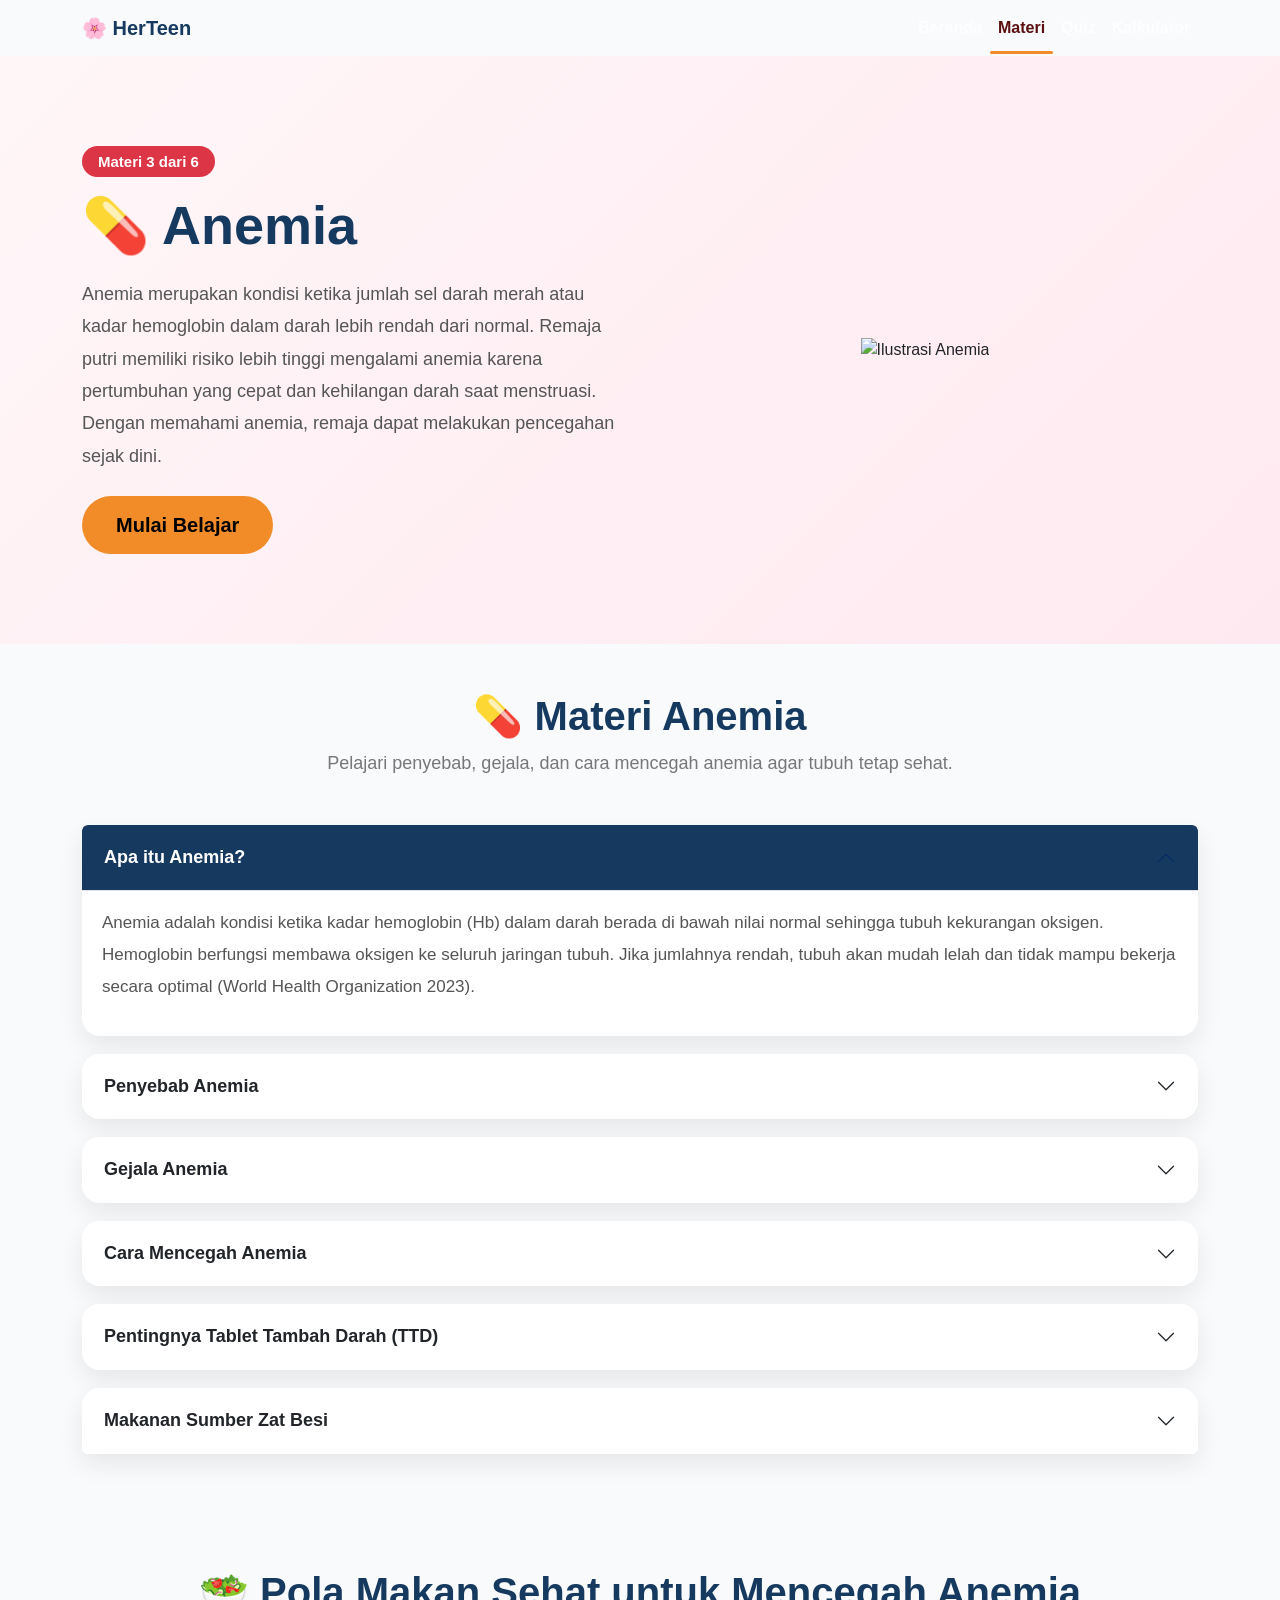
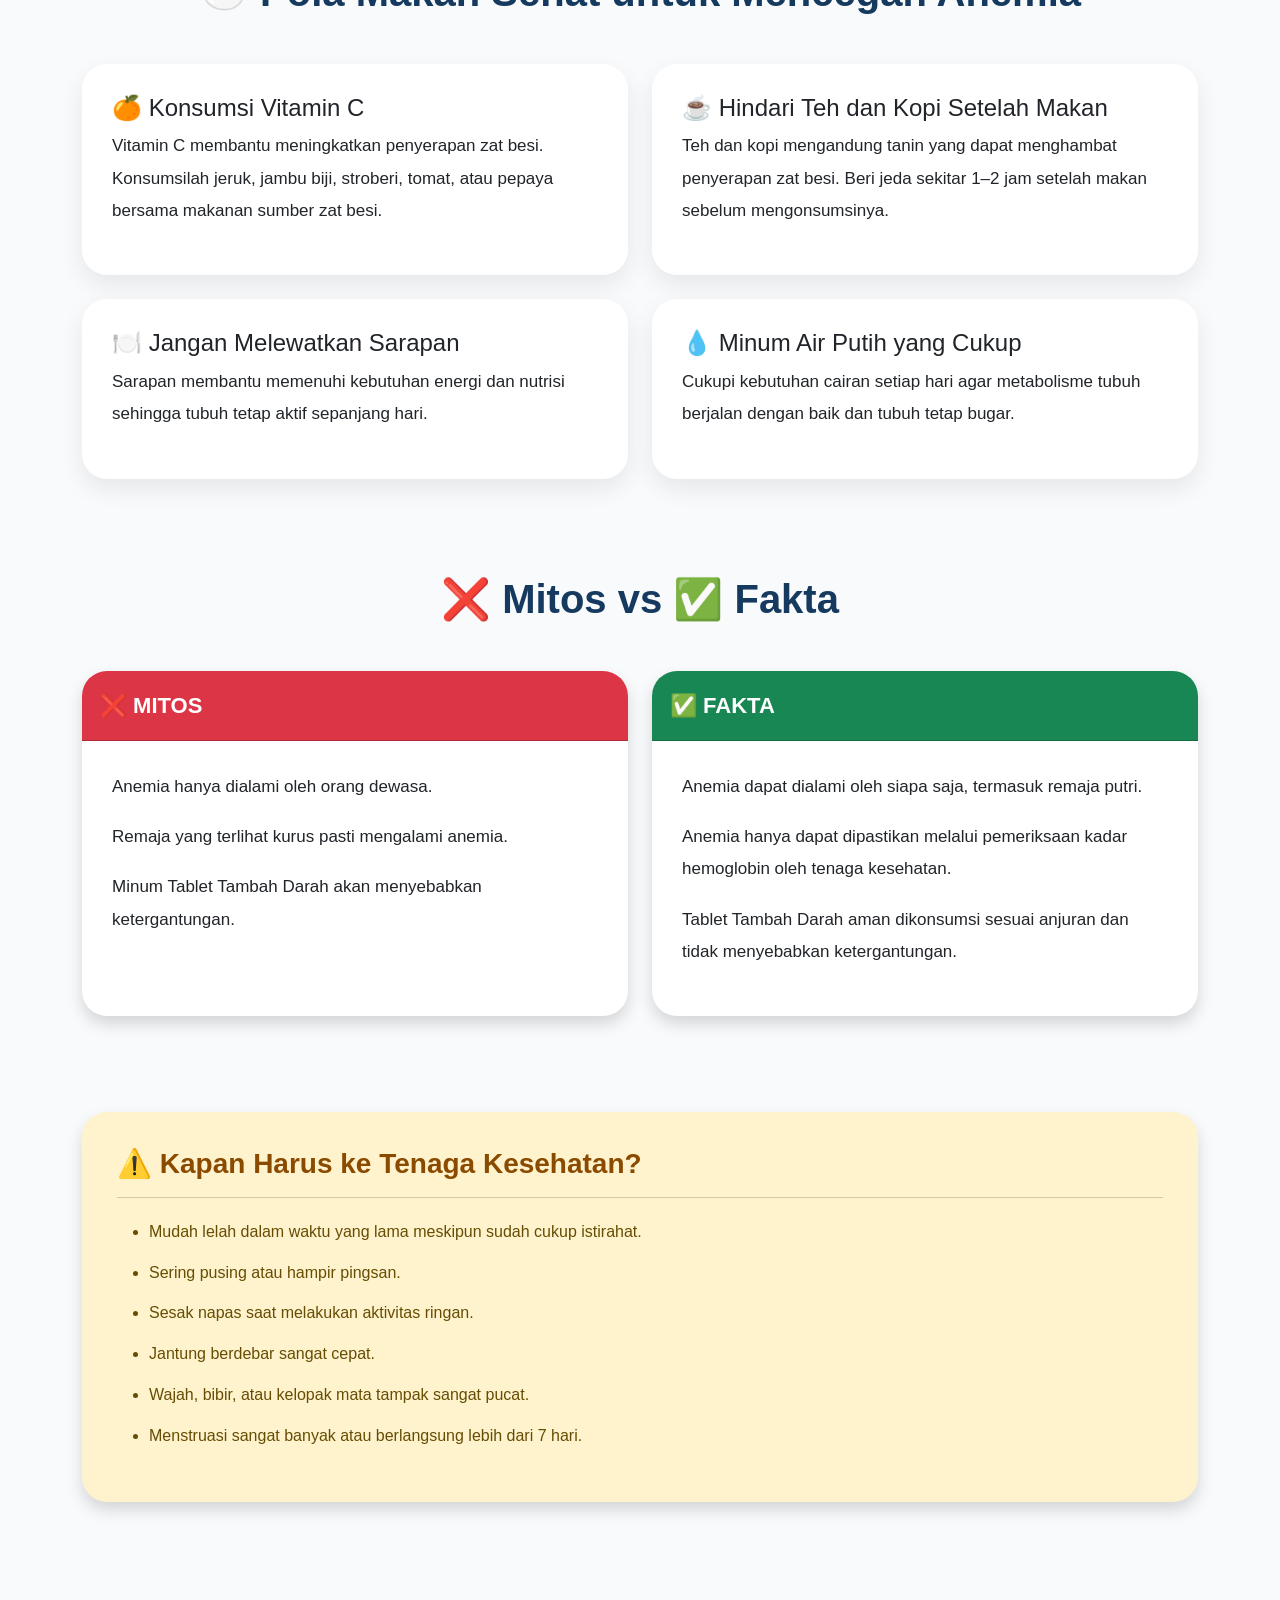
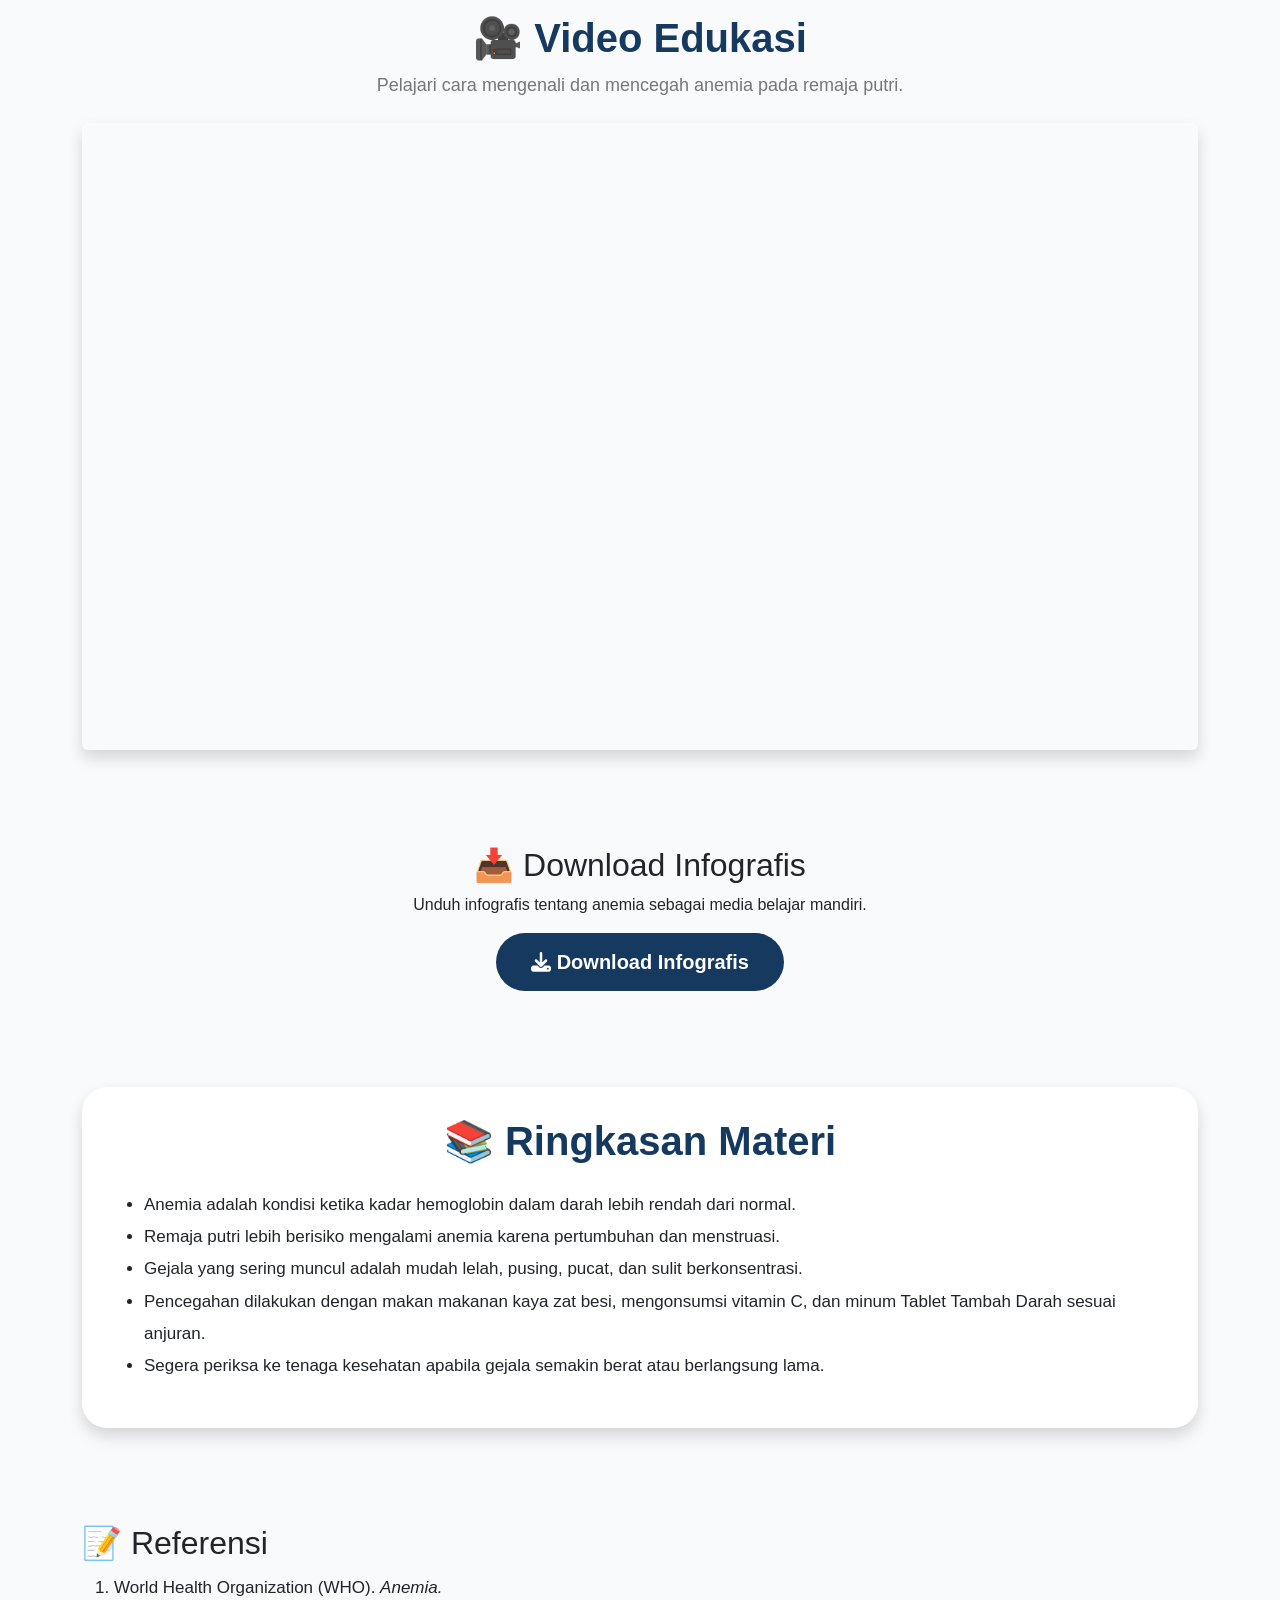
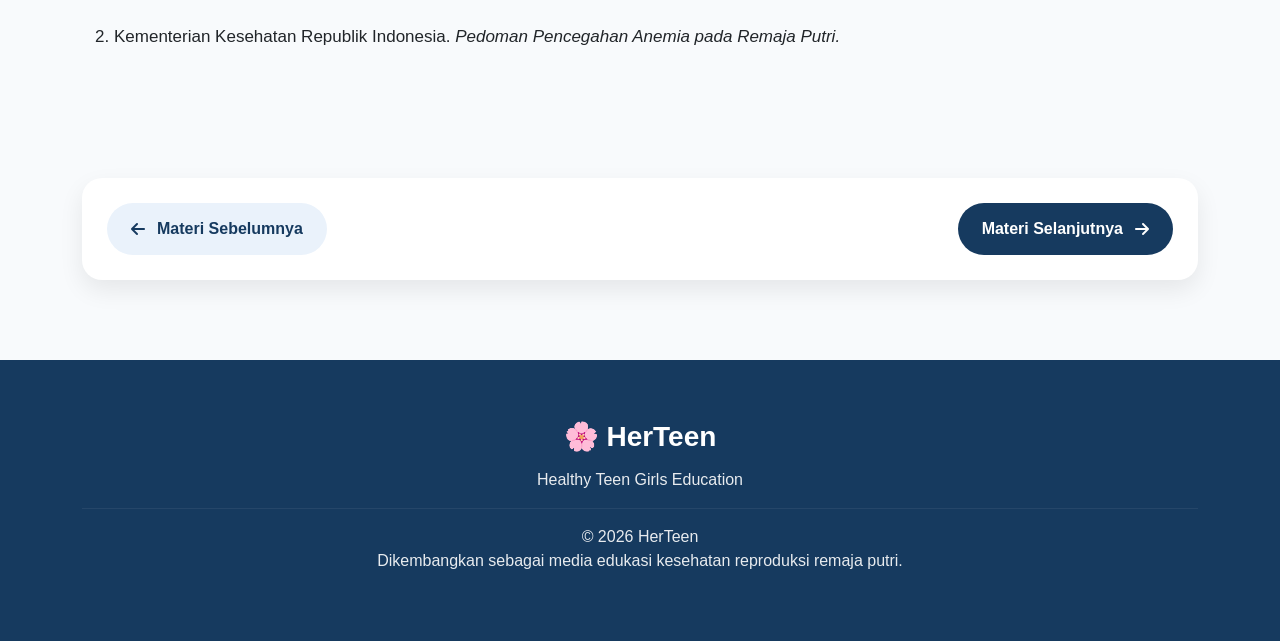
==== anemia.html @ b5b3944b "Add files via upload" ====
<!DOCTYPE html>
<html lang="id">

<head>

<meta charset="UTF-8">
<meta name="viewport" content="width=device-width, initial-scale=1">

<title>Anemia | HerTeen</title>

<!-- Bootstrap -->
<link href="https://cdn.jsdelivr.net/npm/bootstrap@5.3.3/dist/css/bootstrap.min.css" rel="stylesheet">

<!-- Font Awesome -->
<link rel="stylesheet"
href="https://cdnjs.cloudflare.com/ajax/libs/font-awesome/6.7.2/css/all.min.css">

<!-- CSS -->
<link rel="stylesheet" href="style.css">

</head>

<body>

<!--=========================
NAVBAR
==========================-->

<nav class="navbar navbar-expand-lg navbar-dark shadow-sm">

<div class="container">

<a class="navbar-brand fw-bold" href="index.html">
🌸 HerTeen
</a>

<button class="navbar-toggler"
type="button"
data-bs-toggle="collapse"
data-bs-target="#menu">

<span class="navbar-toggler-icon"></span>

</button>

<div class="collapse navbar-collapse" id="menu">

<ul class="navbar-nav ms-auto">

<li class="nav-item">
<a class="nav-link" href="index.html">Beranda</a>
</li>

<li class="nav-item">
<a class="nav-link active" href="#">Materi</a>
</li>

<li class="nav-item">
<a class="nav-link" href="quiz.html">Quiz</a>
</li>

<li class="nav-item">
<a class="nav-link" href="kalkulator.html">Kalkulator</a>
</li>

</ul>

</div>

</div>

</nav>

<!--=========================
HERO
==========================-->

<section class="hero-materi">

<div class="container">

<div class="row align-items-center">

<div class="col-lg-6">

<span class="badge bg-danger mb-3">

Materi 3 dari 6

</span>

<h1>
💊 Anemia
</h1>

<p>

Anemia merupakan kondisi ketika jumlah sel darah merah atau kadar hemoglobin
dalam darah lebih rendah dari normal. Remaja putri memiliki risiko lebih tinggi
mengalami anemia karena pertumbuhan yang cepat dan kehilangan darah saat
menstruasi. Dengan memahami anemia, remaja dapat melakukan pencegahan sejak dini.

</p>

<div class="mt-4">

<a href="#materi"
class="btn btn-warning btn-lg">

Mulai Belajar

</a>

</div>

</div>

<div class="col-lg-6 text-center">

<img src="img/anemia.png"
class="img-fluid"
style="max-width:480px;"
alt="Ilustrasi Anemia">

</div>

</div>

</div>

</section>

<!--=========================
MATERI
==========================-->

<section id="materi" class="container py-5">

<div class="text-center mb-5">

<h2 class="section-title">
💊 Materi Anemia
</h2>

<p class="section-subtitle">

Pelajari penyebab, gejala, dan cara mencegah anemia agar tubuh tetap sehat.

</p>

</div>

<div class="accordion" id="accordionExample">

<!-- 1 -->

<div class="accordion-item">

<h2 class="accordion-header">

<button class="accordion-button"
type="button"
data-bs-toggle="collapse"
data-bs-target="#one">

Apa itu Anemia?

</button>

</h2>

<div id="one"
class="accordion-collapse collapse show">

<div class="accordion-body">

<p>

Anemia adalah kondisi ketika kadar hemoglobin (Hb) dalam darah berada di bawah
nilai normal sehingga tubuh kekurangan oksigen. Hemoglobin berfungsi membawa
oksigen ke seluruh jaringan tubuh. Jika jumlahnya rendah, tubuh akan mudah
lelah dan tidak mampu bekerja secara optimal (World Health Organization 2023).

</p>

</div>

</div>

</div>

<!-- 2 -->

<div class="accordion-item">

<h2 class="accordion-header">

<button class="accordion-button collapsed"
type="button"
data-bs-toggle="collapse"
data-bs-target="#two">

Penyebab Anemia

</button>

</h2>

<div id="two"
class="accordion-collapse collapse">

<div class="accordion-body">

<ul>

<li>💊 Kekurangan zat besi.</li>

<li>💊 Kehilangan darah saat menstruasi.</li>

<li>💊 Kurang mengonsumsi makanan bergizi.</li>

<li>💊 Infeksi atau penyakit tertentu.</li>

<li>💊 Kekurangan vitamin B12 atau asam folat (American Society of Hematology, 2023).</li>

</ul>

</div>

</div>

</div>

<!-- 3 -->

<div class="accordion-item">

<h2 class="accordion-header">

<button class="accordion-button collapsed"
type="button"
data-bs-toggle="collapse"
data-bs-target="#three">

Gejala Anemia

</button>

</h2>

<div id="three"
class="accordion-collapse collapse">

<div class="accordion-body">

<ul>

<li>😴 Mudah lelah.</li>

<li>😵 Pusing atau sakit kepala.</li>

<li>😮 Wajah tampak pucat.</li>

<li>❤️ Jantung berdebar lebih cepat.</li>

<li>💤 Sulit berkonsentrasi.</li>

<li>🥱 Mudah mengantuk (World Health Organization 2023).</li>

</ul>

</div>

</div>

</div>

<!-- 4 -->

<div class="accordion-item">

<h2 class="accordion-header">

<button class="accordion-button collapsed"
type="button"
data-bs-toggle="collapse"
data-bs-target="#four">

Cara Mencegah Anemia

</button>

</h2>

<div id="four"
class="accordion-collapse collapse">

<div class="accordion-body">

<p>

Anemia dapat dicegah dengan menerapkan pola hidup sehat dan memenuhi kebutuhan zat besi setiap hari.

</p>

<ul>

<li>✅ Mengonsumsi makanan kaya zat besi.</li>

<li>✅ Mengonsumsi makanan yang mengandung vitamin C agar penyerapan zat besi lebih optimal.</li>

<li>✅ Minum Tablet Tambah Darah (TTD) sesuai anjuran tenaga kesehatan.</li>

<li>✅ Berolahraga secara teratur.</li>

<li>✅ Tidur yang cukup setiap malam.</li>

<li>✅ Melakukan pemeriksaan kesehatan secara berkala (Kementerian Kesehatan Republik Indonesia 2021).</li>

</ul>

</div>

</div>

</div>

<!-- 5 -->

<div class="accordion-item">

<h2 class="accordion-header">

<button class="accordion-button collapsed"
type="button"
data-bs-toggle="collapse"
data-bs-target="#five">

Pentingnya Tablet Tambah Darah (TTD)

</button>

</h2>

<div id="five"
class="accordion-collapse collapse">

<div class="accordion-body">

<p>

Tablet Tambah Darah mengandung zat besi dan asam folat yang membantu pembentukan sel darah merah. Remaja putri dianjurkan mengonsumsi Tablet Tambah Darah sesuai program pemerintah atau anjuran tenaga kesehatan untuk membantu mencegah anemia.

</p>

<div class="alert alert-success mt-3">

<strong>💡 Tips:</strong>

Minumlah Tablet Tambah Darah setelah makan atau sebelum tidur. Hindari mengonsumsinya bersama teh atau kopi karena dapat mengurangi penyerapan zat besi (Kementerian Kesehatan Republik Indonesia 2021).

</div>

</div>

</div>

</div>

<!-- 6 -->

<div class="accordion-item">

<h2 class="accordion-header">

<button class="accordion-button collapsed"
type="button"
data-bs-toggle="collapse"
data-bs-target="#six">

Makanan Sumber Zat Besi

</button>

</h2>

<div id="six"
class="accordion-collapse collapse">

<div class="accordion-body">

<div class="table-responsive">

<table class="table table-bordered text-center align-middle">

<thead class="table-primary">

<tr>

<th>Makanan</th>

<th>Kandungan</th>

<th>Manfaat</th>

</tr>

</thead>

<tbody>

<tr>

<td>🥩 Daging merah</td>

<td>Zat besi heme</td>

<td>Mudah diserap tubuh.</td>

</tr>

<tr>

<td>🍗 Hati ayam/sapi</td>

<td>Zat besi tinggi</td>

<td>Membantu pembentukan hemoglobin.</td>

</tr>

<tr>

<td>🐟 Ikan</td>

<td>Zat besi & protein</td>

<td>Mendukung kesehatan darah.</td>

</tr>

<tr>

<td>🥬 Bayam</td>

<td>Zat besi non-heme</td>

<td>Baik dikonsumsi bersama vitamin C.</td>

</tr>

<tr>

<td>🫘 Kacang-kacangan</td>

<td>Zat besi & protein nabati</td>

<td>Membantu memenuhi kebutuhan zat besi.</td>

</tr>

<tr>

<td>🥚 Telur</td>

<td>Zat besi & protein</td>

<td>Membantu pertumbuhan tubuh.</td>

</tr>

</tbody>

</table>

</div>

</div>

</div>

</div>

</div>

</section>

<!--=========================
POLA MAKAN SEHAT
==========================-->

<section class="container py-5">

<div class="text-center mb-5">

<h2 class="section-title">

🥗 Pola Makan Sehat untuk Mencegah Anemia

</h2>

</div>

<div class="row g-4">

<div class="col-md-6">

<div class="card h-100">

<div class="card-body">

<h4>🍊 Konsumsi Vitamin C</h4>

<p>

Vitamin C membantu meningkatkan penyerapan zat besi. Konsumsilah jeruk, jambu biji, stroberi, tomat, atau pepaya bersama makanan sumber zat besi.

</p>

</div>

</div>

</div>

<div class="col-md-6">

<div class="card h-100">

<div class="card-body">

<h4>☕ Hindari Teh dan Kopi Setelah Makan</h4>

<p>

Teh dan kopi mengandung tanin yang dapat menghambat penyerapan zat besi. Beri jeda sekitar 1–2 jam setelah makan sebelum mengonsumsinya.

</p>

</div>

</div>

</div>

<div class="col-md-6">

<div class="card h-100">

<div class="card-body">

<h4>🍽️ Jangan Melewatkan Sarapan</h4>

<p>

Sarapan membantu memenuhi kebutuhan energi dan nutrisi sehingga tubuh tetap aktif sepanjang hari.

</p>

</div>

</div>

</div>

<div class="col-md-6">

<div class="card h-100">

<div class="card-body">

<h4>💧 Minum Air Putih yang Cukup</h4>

<p>

Cukupi kebutuhan cairan setiap hari agar metabolisme tubuh berjalan dengan baik dan tubuh tetap bugar.

</p>

</div>

</div>

</div>

</div>

</section>

<!--=========================
MITOS VS FAKTA
==========================-->

<section class="container py-5">

<div class="text-center mb-5">

<h2 class="section-title">
❌ Mitos vs ✅ Fakta
</h2>

</div>

<div class="row g-4">

<div class="col-md-6">

<div class="card border-danger h-100 shadow">

<div class="card-header bg-danger text-white">

❌ MITOS

</div>

<div class="card-body">

<p>
Anemia hanya dialami oleh orang dewasa.
</p>

<p>
Remaja yang terlihat kurus pasti mengalami anemia.
</p>

<p>
Minum Tablet Tambah Darah akan menyebabkan ketergantungan.
</p>

</div>

</div>

</div>

<div class="col-md-6">

<div class="card border-success h-100 shadow">

<div class="card-header bg-success text-white">

✅ FAKTA

</div>

<div class="card-body">

<p>
Anemia dapat dialami oleh siapa saja, termasuk remaja putri.
</p>

<p>
Anemia hanya dapat dipastikan melalui pemeriksaan kadar hemoglobin oleh tenaga kesehatan.
</p>

<p>
Tablet Tambah Darah aman dikonsumsi sesuai anjuran dan tidak menyebabkan ketergantungan.
</p>

</div>

</div>

</div>

</div>

</section>

<!--=========================
KAPAN HARUS KE TENAGA KESEHATAN
==========================-->

<section class="container py-5">

<div class="alert alert-warning shadow">

<h3>

⚠️ Kapan Harus ke Tenaga Kesehatan?

</h3>

<hr>

<ul>

<li>Mudah lelah dalam waktu yang lama meskipun sudah cukup istirahat.</li>

<li>Sering pusing atau hampir pingsan.</li>

<li>Sesak napas saat melakukan aktivitas ringan.</li>

<li>Jantung berdebar sangat cepat.</li>

<li>Wajah, bibir, atau kelopak mata tampak sangat pucat.</li>

<li>Menstruasi sangat banyak atau berlangsung lebih dari 7 hari.</li>

</ul>

</div>

</section>

<!--=========================
VIDEO EDUKASI
==========================-->

<section class="container py-5">

<div class="text-center mb-4">

<h2 class="section-title">

🎥 Video Edukasi

</h2>

<p class="section-subtitle">

Pelajari cara mengenali dan mencegah anemia pada remaja putri.

</p>

</div>

<div class="ratio ratio-16x9 shadow rounded">

<iframe
src="https://www.youtube.com/embed/CRCJ5ibZSiw"
title="Video Edukasi Anemia"
allowfullscreen>

</iframe>

</div>

</section>

<!--=========================
DOWNLOAD INFOGRAFIS
==========================-->

<section class="container py-5 text-center">

<h2>

📥 Download Infografis

</h2>

<p>

Unduh infografis tentang anemia sebagai media belajar mandiri.

</p>

<a
href="assets/Infografis-Anemia.pdf"
download
class="btn btn-primary btn-lg">

<i class="fa-solid fa-download"></i>

Download Infografis

</a>

</section>

<!--=========================
RINGKASAN MATERI
==========================-->

<section class="container py-5">

<div class="card shadow">

<div class="card-body">

<h2 class="section-title text-center mb-4">

📚 Ringkasan Materi

</h2>

<ul>

<li>Anemia adalah kondisi ketika kadar hemoglobin dalam darah lebih rendah dari normal.</li>

<li>Remaja putri lebih berisiko mengalami anemia karena pertumbuhan dan menstruasi.</li>

<li>Gejala yang sering muncul adalah mudah lelah, pusing, pucat, dan sulit berkonsentrasi.</li>

<li>Pencegahan dilakukan dengan makan makanan kaya zat besi, mengonsumsi vitamin C, dan minum Tablet Tambah Darah sesuai anjuran.</li>

<li>Segera periksa ke tenaga kesehatan apabila gejala semakin berat atau berlangsung lama.</li>

</ul>

</div>

</div>

</section>

<!--=========================
REFERENSI
==========================-->

<section class="container py-5">

<h2>

📝 Referensi

</h2>

<ol>

<li>World Health Organization (WHO). <i>Anemia.</i></li>

<li>Kementerian Kesehatan Republik Indonesia. <i>Pedoman Pencegahan Anemia pada Remaja Putri.</i></li>

</ol>

</section>

<section class="container materi-navigation">

<div class="nav-card">

<a href="pubertas.html" class="nav-btn nav-prev">

<i class="fa-solid fa-arrow-left"></i>

Materi Sebelumnya

</a>

<a href="hygiene.html" class="nav-btn nav-next">

Materi Selanjutnya

<i class="fa-solid fa-arrow-right"></i>

</a>

</div>

</section>

<!--=========================
FOOTER
==========================-->

<footer class="footer">

<div class="container text-center">

<h3>

🌸 HerTeen

</h3>

<p>

Healthy Teen Girls Education

</p>

<hr>

<p>

© 2026 HerTeen

<br>

Dikembangkan sebagai media edukasi kesehatan reproduksi remaja putri.

</p>

</div>

</footer>

<!-- Bootstrap -->

<script src="https://cdn.jsdelivr.net/npm/bootstrap@5.3.3/dist/js/bootstrap.bundle.min.js"></script>

<!-- JavaScript -->

<script src="script.js"></script>

</body>

</html>
---- style.css ----
/* =======================
   HerTeen STYLE
======================= */

/* =====================================
   1. ROOT & GLOBAL
===================================== */

:root{

--primary:#163A5F;

--secondary:#F28C28;

--light:#F8FAFC;

--pink:#FCE4EC;

}

*{

margin:0;

padding:0;

box-sizing:border-box;

font-family:'Poppins',sans-serif;

}

body{

background:var(--light);

}

/* =====================================
   2. NAVBAR
===================================== */
/* ============================
   NAVBAR ACTIVE
============================ */

.navbar .nav-link{

color:rgba(255,255,255,.75);

font-weight:600;

transition:.3s;

}

.navbar .nav-link:hover{

color:#5b0f0f;

}

.navbar .nav-link.active{

color:#5b0f0f;

font-weight:700;

position:relative;

}

.navbar .nav-link.active::after{

content:"";

position:absolute;

left:0;

bottom:-6px;

width:100%;

height:3px;

background:#F28C28;

border-radius:20px;

}
/* =====================================
   3. HERO
===================================== */

.hero{

padding-top:120px;

padding-bottom:80px;

min-height:100vh;

display:flex;

align-items:center;

background:linear-gradient(
135deg,
#ffffff,
#FCE4EC
);

}

.hero h1{

font-size:55px;

font-weight:700;

color:var(--primary);

margin-bottom:25px;

}

.hero p{

font-size:20px;

line-height:1.8;

margin-bottom:30px;

}

.btn-warning{

background:var(--secondary);

border:none;

padding:15px 35px;

border-radius:50px;

font-weight:600;

}

.btn-warning:hover{

transform:translateY(-4px);

transition:.3s;

}

.hero-image{

max-width:500px;

animation:float 4s ease-in-out infinite;

}

@keyframes float{

0%{

transform:translateY(0);

}

50%{

transform:translateY(-15px);

}

100%{

transform:translateY(0);

}

}

/*========================
STATISTIK
========================*/

.stats-section{

padding:70px 0;

background:#163A5F;

}

.stat-box{

background:rgba(255,255,255,.08);

padding:35px;

border-radius:20px;

color:white;

transition:.3s;

backdrop-filter:blur(10px);

}

.stat-box:hover{

transform:translateY(-10px);

background:#F28C28;

}

.stat-box i{

font-size:40px;

margin-bottom:20px;

}

.stat-box h2{

font-size:38px;

font-weight:700;

}

.stat-box p{

font-size:18px;

}

/* =======================
   MATERI
======================= */

.materi-section{

padding:100px 0;

background:#ffffff;

}

.section-title{

font-size:42px;

font-weight:700;

color:#163A5F;

margin-bottom:10px;

}

.section-subtitle{

font-size:18px;

color:#777;

margin-bottom:40px;

}

.materi-card{

background:white;

padding:35px;

border-radius:25px;

box-shadow:0 10px 25px rgba(0,0,0,.08);

transition:.35s;

height:100%;

text-align:center;

cursor:pointer;

}

.materi-card:hover{

transform:translateY(-10px);

box-shadow:0 20px 35px rgba(0,0,0,.15);

}

.icon-circle{

width:90px;

height:90px;

background:#FCE4EC;

border-radius:50%;

display:flex;

justify-content:center;

align-items:center;

font-size:42px;

margin:auto;

margin-bottom:25px;

transition:.3s;

}

.materi-card:hover .icon-circle{

transform:rotate(10deg) scale(1.15);

background:#FFE8D2;

}

.materi-card h4{

font-weight:700;

color:#163A5F;

margin-bottom:15px;

}

.materi-card p{

color:#666;

min-height:90px;

}

.btn-card{

display:inline-flex;

align-items:center;

gap:10px;

text-decoration:none;

background:#163A5F;

color:white;

padding:12px 28px;

border-radius:50px;

font-weight:600;

transition:.3s;

}

.btn-card:hover{

background:#F28C28;

color:white;

}

/*============================
FEATURE
=============================*/

.features{

background:#F8FAFC;

}

.feature-box{

background:white;

padding:40px;

border-radius:25px;

text-align:center;

height:100%;

box-shadow:0 10px 25px rgba(0,0,0,.08);

transition:.3s;

}

.feature-box:hover{

transform:translateY(-10px);

box-shadow:0 20px 35px rgba(0,0,0,.15);

}

.feature-box i{

font-size:55px;

color:#F28C28;

margin-bottom:20px;

}

.feature-box h4{

font-weight:700;

margin-bottom:15px;

color:#163A5F;

}

.feature-box p{

color:#666;

line-height:1.8;

}

/*============================
FOOTER
=============================*/

.footer{

background:#163A5F;

color:white;

padding:50px 0;

}

.footer hr{

border-color:rgba(255,255,255,.3);

}

/*====================================================
            HALAMAN MENSTRUASI
====================================================*/

/* HERO */

.hero-materi{
    background:linear-gradient(135deg,#FFF6F8,#FFE9F0);
    padding:90px 0;
}

.hero-materi .badge{
    font-size:15px;
    padding:8px 16px;
    border-radius:30px;
}

.hero-materi h1{
    font-size:54px;
    font-weight:700;
    color:#163A5F;
    margin-bottom:20px;
}

.hero-materi p{
    font-size:18px;
    line-height:1.8;
    color:#555;
}

.hero-materi img{
    max-width:100%;
    animation:float 4s ease-in-out infinite;
}

/* JUDUL SECTION */

.section-title{

    color:#163A5F;

    font-weight:700;

    font-size:40px;

}

.section-subtitle{

    color:#777;

    font-size:18px;

}

/*============================
ACCORDION
============================*/

.accordion-item{

    border:none;

    margin-bottom:18px;

    border-radius:18px;

    overflow:hidden;

    box-shadow:0 10px 25px rgba(0,0,0,.08);

}

.accordion-button{

    background:white;

    font-weight:600;

    font-size:18px;

    padding:22px;

}

.accordion-button:not(.collapsed){

    background:#163A5F;

    color:white;

}

.accordion-button:focus{

    box-shadow:none;

}

.accordion-body{

    font-size:17px;

    line-height:1.9;

    color:#555;

}

.accordion-body ul{

    margin-top:15px;

}

.accordion-body li{

    margin-bottom:10px;

}

/*============================
BUTTON
============================*/

.btn-warning{

    background:#F28C28;

    border:none;

    padding:14px 34px;

    border-radius:50px;

    font-weight:600;

    transition:.3s;

}

.btn-warning:hover{

    background:#d97512;

    transform:translateY(-3px);

}

/*============================
RESPONSIVE
============================*/

@media(max-width:992px){

.hero-materi{

text-align:center;

}

.hero-materi h1{

font-size:42px;

}

.hero-materi img{

margin-top:40px;

max-width:320px;

}

.section-title{

font-size:32px;

}

}

@media(max-width:576px){

.hero-materi{

padding:70px 0;

}

.hero-materi h1{

font-size:34px;

}

.hero-materi p{

font-size:16px;

}

.cycle-item{

width:100%;

}

.section-title{

font-size:28px;

}

}

/*====================================================
            KALENDER SIKLUS
====================================================*/

.table{

    background:#ffffff;

    border-radius:20px;

    overflow:hidden;

    box-shadow:0 10px 25px rgba(0,0,0,.08);

}

.table th{

    background:#163A5F !important;

    color:white;

    font-weight:600;

    padding:18px;

}

.table td{

    height:70px;

    vertical-align:middle;

    font-weight:600;

    transition:.3s;

}

.table td:hover{

    background:#EAF6FF;

    cursor:pointer;

    transform:scale(1.05);

}

.badge{

    font-size:15px;

    padding:10px 18px;

    border-radius:30px;

}

/*====================================================
            MITOS VS FAKTA
====================================================*/

.card{

    border:none;

    border-radius:25px;

    overflow:hidden;

    transition:.35s;

    box-shadow:0 10px 25px rgba(0,0,0,.08);

}

.card:hover{

    transform:translateY(-10px);

    box-shadow:0 18px 35px rgba(0,0,0,.15);

}

.card-header{

    font-size:22px;

    font-weight:700;

    padding:18px;

}

.card-body{

    padding:30px;

    line-height:1.9;

    font-size:17px;

}

.card-body p{

    margin-bottom:18px;

}

/*====================================================
            ALERT TANDA BAHAYA
====================================================*/

.alert{

    border:none;

    border-radius:25px;

    padding:35px;

    box-shadow:0 10px 25px rgba(0,0,0,.08);

}

.alert h3{

    color:#8A4B00;

    font-weight:700;

}

.alert ul{

    margin-top:20px;

}

.alert li{

    margin-bottom:12px;

    line-height:1.8;

}

/*====================================================
            VIDEO EDUKASI
====================================================*/

.ratio{

    border-radius:25px;

    overflow:hidden;

    box-shadow:0 15px 35px rgba(0,0,0,.15);

}

/*====================================================
            DOWNLOAD
====================================================*/

.btn-primary{

    background:#163A5F;

    border:none;

    padding:14px 35px;

    border-radius:50px;

    transition:.3s;

    font-weight:600;

}

.btn-primary:hover{

    background:#F28C28;

    transform:translateY(-4px);

}

/*====================================================
            REFERENSI
====================================================*/

ol{

    line-height:2;

    font-size:17px;

}

ol li{

    margin-bottom:15px;

}

/*====================================================
            FOOTER
====================================================*/

.footer{

    background:#163A5F;

    color:white;

    margin-top:80px;

    padding:60px 20px;

}

.footer h3{

    font-weight:700;

    margin-bottom:15px;

}

.footer p{

    margin-bottom:8px;

    opacity:.9;

}

.footer hr{

    border-color:rgba(255,255,255,.25);

}

/*====================================================
            ANIMASI
====================================================*/

html{

    scroll-behavior:smooth;

}

section{

    animation:fadeUp .8s ease;

}

@keyframes fadeUp{

    from{

        opacity:0;

        transform:translateY(40px);

    }

    to{

        opacity:1;

        transform:translateY(0);

    }

}

/*====================================================
            RESPONSIVE TAMBAHAN
====================================================*/

@media(max-width:768px){

.table td{

    height:55px;

    font-size:14px;

}

.card{

    margin-bottom:20px;

}

.summary-box{

    padding:25px;

}

.alert{

    padding:25px;

}

.footer{

    text-align:center;

}

}

/*====================================
        JAVASCRIPT STYLE
=====================================*/


/* Progress */

#progressBar{

position:fixed;

top:0;

left:0;

height:6px;

background:#F28C28;

width:0;

z-index:99999;

}


/* Back To Top */

#topBtn{

position:fixed;

bottom:30px;

right:30px;

width:55px;

height:55px;

border:none;

border-radius:50%;

background:#163A5F;

color:white;

font-size:24px;

display:none;

cursor:pointer;

transition:.3s;

z-index:9999;

}

#topBtn:hover{

background:#F28C28;

transform:scale(1.1);

}


/* Scroll Animation */

.hidden{

opacity:0;

transform:translateY(50px);

transition:all .8s;

}

.show{

opacity:1;

transform:translateY(0);

}


/* Dark Mode */

.dark{

background:#1c1c1c;

color:white;

}

.dark section{

background:#1c1c1c;

color:white;

}

.dark .card{

background:#2d2d2d;

color:white;

}

.dark .accordion-button{

background:#2d2d2d;

color:white;

}

.dark .accordion-body{

background:#2d2d2d;

color:white;

}


/* Loading */

.loaded{

animation:fadePage .8s;

}

@keyframes fadePage{

from{

opacity:0;

}

to{

opacity:1;

}

}

/*============================
MATERI NAVIGATION
============================*/

.materi-navigation{

margin-top:60px;

}

.nav-card{

background:#ffffff;

border-radius:20px;

padding:25px;

box-shadow:0 10px 25px rgba(0,0,0,.08);

display:flex;

justify-content:space-between;

align-items:center;

flex-wrap:wrap;

gap:20px;

}

.nav-btn{

display:flex;

align-items:center;

gap:12px;

padding:14px 24px;

border-radius:50px;

text-decoration:none;

font-weight:600;

transition:.3s;

}

.nav-prev{

background:#EAF2FB;

color:#163A5F;

}

.nav-next{

background:#163A5F;

color:white;

}

.nav-btn:hover{

transform:translateY(-3px);

}

.nav-prev:hover{

background:#D4E6FA;

}

.nav-next:hover{

background:#F28C28;

color:white;

}

@media(max-width:768px){

.nav-card{

flex-direction:column;

}

.nav-btn{

width:100%;

justify-content:center;

}

}

/*============================
KALKULATOR
============================*/

#resultSection .card{

border-radius:20px;

}

#resultSection h5{

font-weight:700;

margin-bottom:15px;

}

#resultSection p{

font-size:20px;

font-weight:600;

color:#163A5F;

}

#tipsSection .alert{

border-left:6px solid #198754;

border-radius:15px;

}

#disclaimerSection .alert{

border-left:6px solid #ffc107;

border-radius:15px;

}

#resetBtn{

padding:12px 35px;

border-radius:50px;

}

/*============================
KALENDER SIKLUS
============================*/

#calendarSection table{

table-layout:fixed;

}

#calendarSection td{

height:75px;

vertical-align:middle;

font-weight:600;

}

.calendar-menstruation{

background:#dc3545;

color:white;

border-radius:10px;

}

.calendar-fertile{

background:#198754;

color:white;

border-radius:10px;

}

.calendar-ovulation{

background:#ffc107;

font-weight:bold;

border-radius:10px;

}

#calendarTitle{

font-weight:700;

color:#163A5F;

}

.navbar-brand{
    color:#163A5F !important;
    font-weight:700;
}

.navbar-brand:hover{
    color:#F28C28 !important;
}

/*============================
HALAMAN TENTANG
============================*/

.tech-card i{

transition:.3s;

}

.tech-card:hover i{

transform:scale(1.15);

}

.feature-box{

border-radius:20px;

}

.feature-box p{

line-height:1.8;

}

.section-subtitle{

max-width:700px;

margin:auto;

}

/*=================================
ABOUT HERO
==================================*/

.hero-about{

padding:150px 0 120px;

background:linear-gradient(135deg,#F48FB1,#F8BBD0);

color:#fff;

overflow:hidden;

}

.hero-image{

max-width:480px;

animation:float 4s ease-in-out infinite;

}

@keyframes float{

0%,100%{

transform:translateY(0);

}

50%{

transform:translateY(-12px);

}

}

.section-label{

display:inline-block;

padding:8px 18px;

background:#FFE8EF;

color:#d16488;

border-radius:30px;

font-weight:600;

margin-bottom:15px;

}

.mini-card{

background:#fff;

border-radius:18px;

padding:18px;

box-shadow:0 10px 25px rgba(0,0,0,.08);

font-weight:600;

transition:.3s;

}

.mini-card i{

color:#E91E63;

margin-right:10px;

}

.mini-card:hover{

transform:translateY(-6px);

}

/*=================================
WHY HerTeen
==================================*/

.why-herteen{

background:#FFF7FA;

}

.about-card{

background:#fff;

padding:35px 30px;

border-radius:24px;

text-align:center;

height:100%;

transition:.35s;

box-shadow:0 12px 30px rgba(0,0,0,.08);

}

.about-card:hover{

transform:translateY(-10px);

box-shadow:0 20px 40px rgba(0,0,0,.12);

}

.about-icon{

width:80px;

height:80px;

margin:auto;

margin-bottom:20px;

border-radius:50%;

background:#FFE4EC;

display:flex;

align-items:center;

justify-content:center;

font-size:34px;

color:#E91E63;

}

.about-card h4{

font-weight:700;

margin-bottom:15px;

color:#163A5F;

}

.about-card p{

margin-bottom:0;

line-height:1.8;

color:#666;

}

/*=================================
FINAL ABOUT
==================================*/

.goal-card{

background:#FFF6F9;

padding:45px;

border-radius:30px;

box-shadow:0 15px 35px rgba(0,0,0,.08);

}

.goal-icon{

width:100px;

height:100px;

background:#FFE4EC;

border-radius:50%;

display:flex;

align-items:center;

justify-content:center;

font-size:42px;

color:#b0627c;

margin:auto;

}

.developer-card{

background:#fff;

padding:40px;

border-radius:30px;

box-shadow:0 15px 35px rgba(0,0,0,.08);

}

.developer-photo{

.developer-photo{
    width:220px;
}

border-radius:50%;

box-shadow:0 10px 25px rgba(0,0,0,.15);

}

.reference-card{

background:#fff;

padding:30px;

border-radius:20px;

text-align:center;

box-shadow:0 10px 25px rgba(0,0,0,.08);

transition:.3s;

height:100%;

}

.reference-card:hover{

transform:translateY(-8px);

}

.closing-card{

background:linear-gradient(135deg,#F48FB1,#F8BBD0);

color:#fff;

padding:60px;

border-radius:35px;

text-align:center;

}

.closing-card .btn{

border-radius:50px;

padding:14px 36px;

}

/*==================================
DEVELOPER
===================================*/

.developer-section{

background:#FFF8FB;

}

.developer-card{

background:#ffffff;

padding:50px;

border-radius:30px;

box-shadow:0 15px 40px rgba(0,0,0,.08);

}

.developer-image{

width:100%;

max-width:650px;

height:auto;

display:block;

margin:auto;

}

.member-card{

background:#FFE8EF;

padding:14px;

border-radius:15px;

font-weight:600;

transition:.3s;

color:#163A5F;

}

.member-card:hover{

background:#F8BBD0;

transform:translateY(-5px);

}

.developer-card h3{

font-weight:700;

color:#163A5F;

}

.developer-card hr{

opacity:.15;

}

.developer-info{
    text-align:center;
    margin-top:30px;
}

.developer-info h3{
    color:#163A5F;
    font-weight:700;
    margin-bottom:10px;
}

.developer-major{
    font-size:18px;
    color:#555;
    margin-bottom:5px;
}

.developer-campus{
    font-size:17px;
    color:#777;
    margin-bottom:20px;
}

.campus-logo{
    width:180px;
    max-width:100%;
    height:auto;
    display:block;
    margin:0 auto;
}
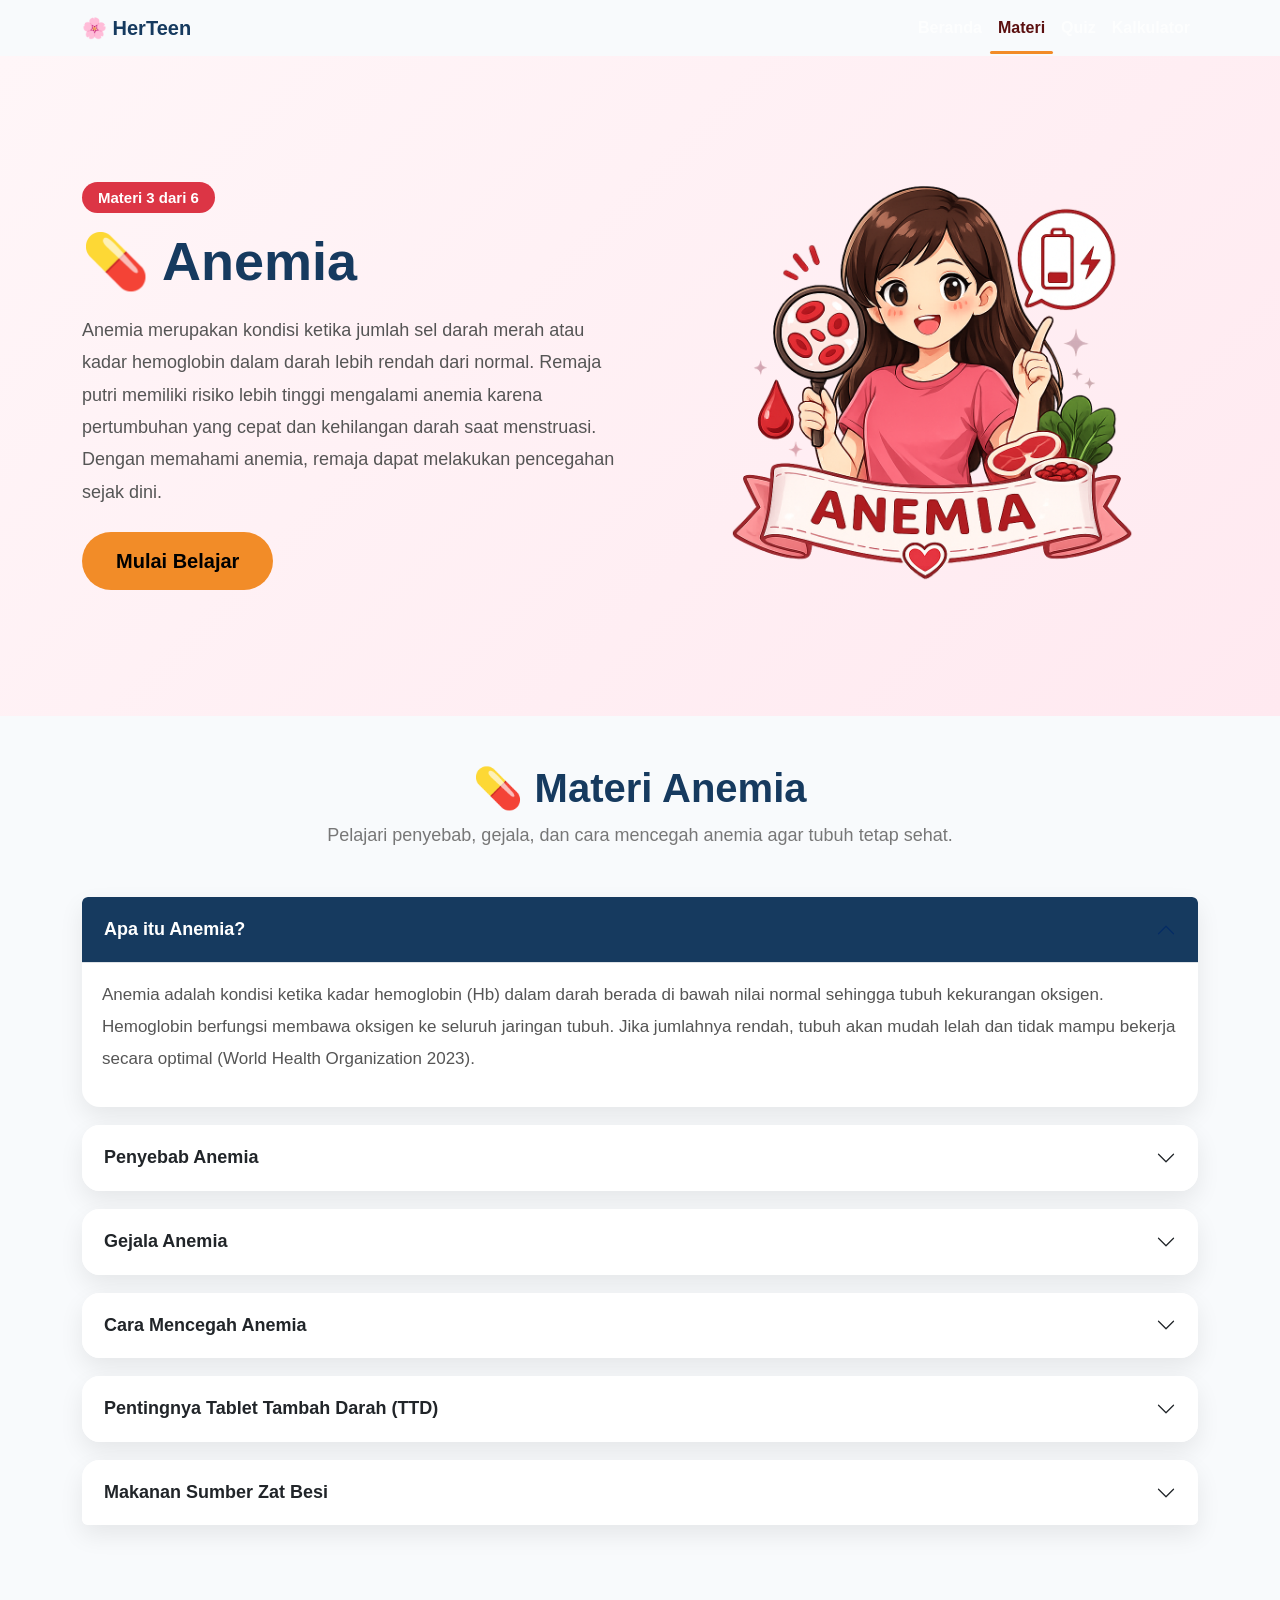
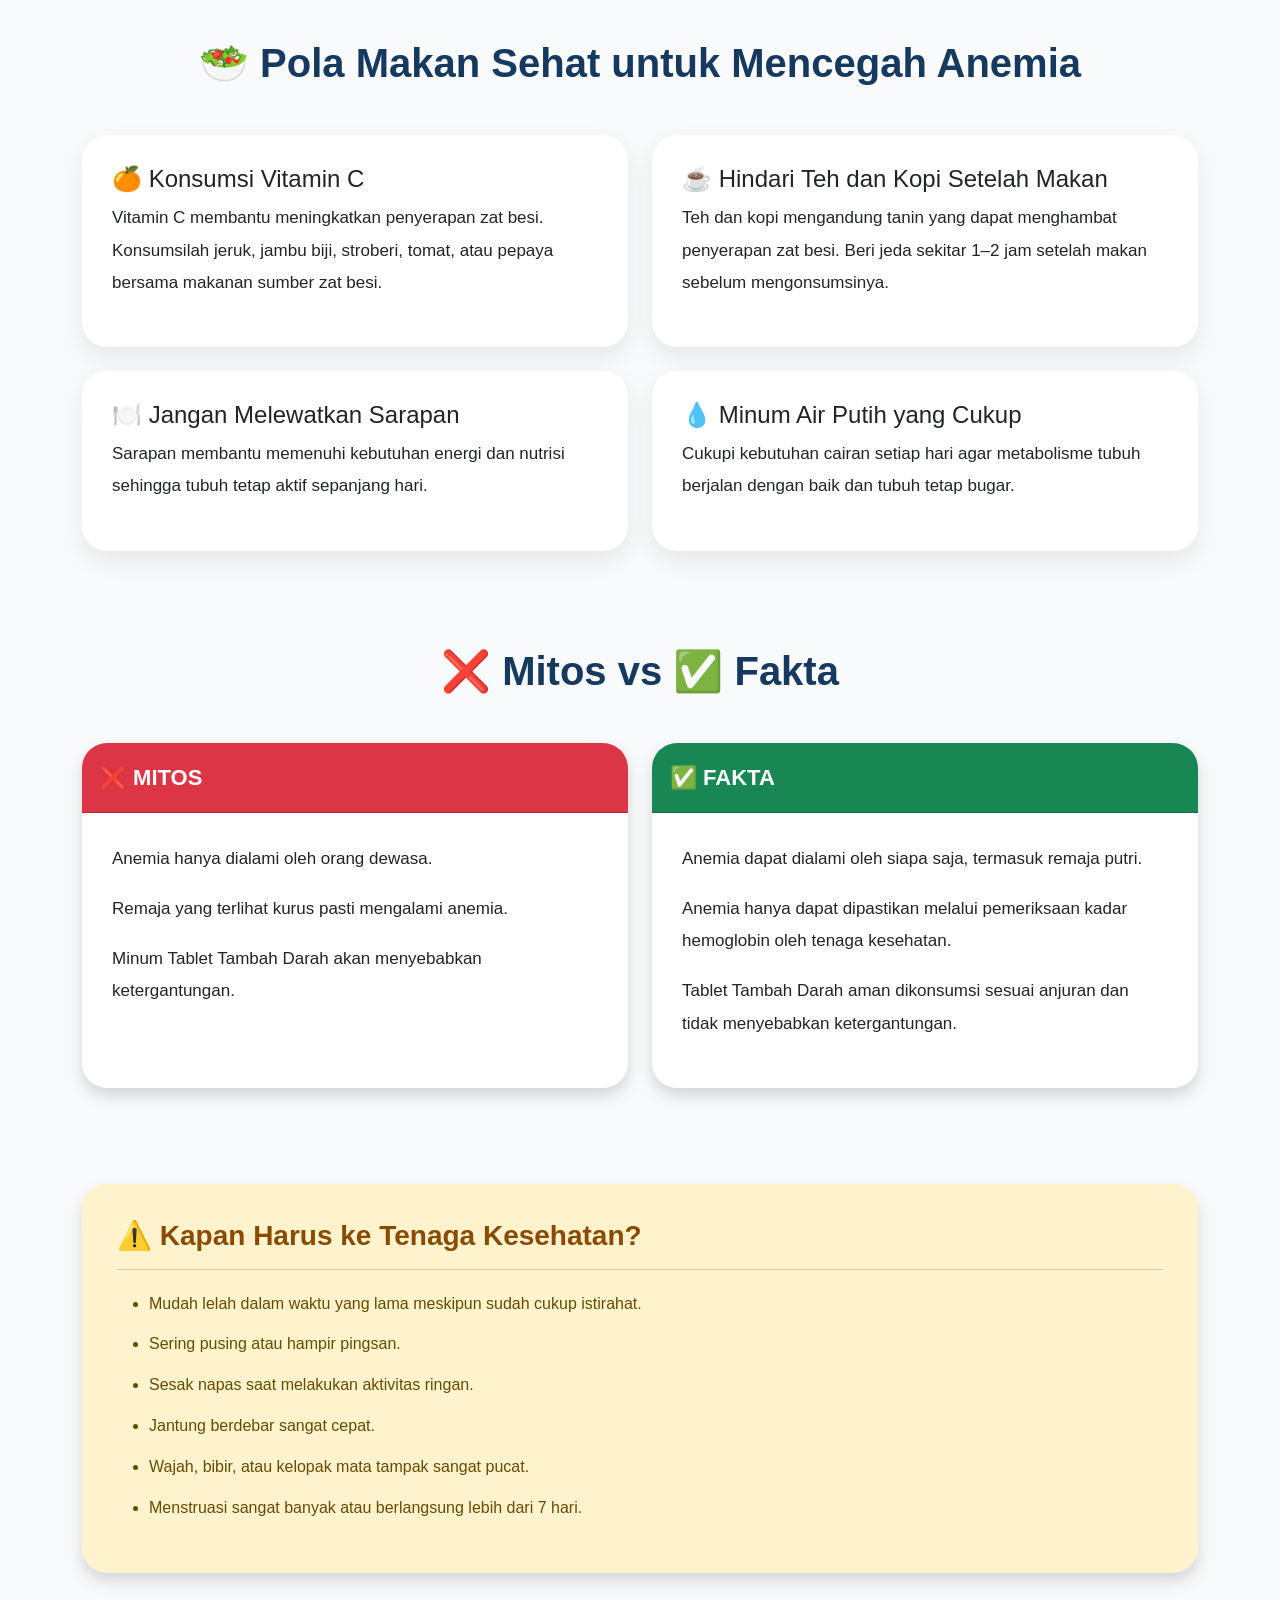
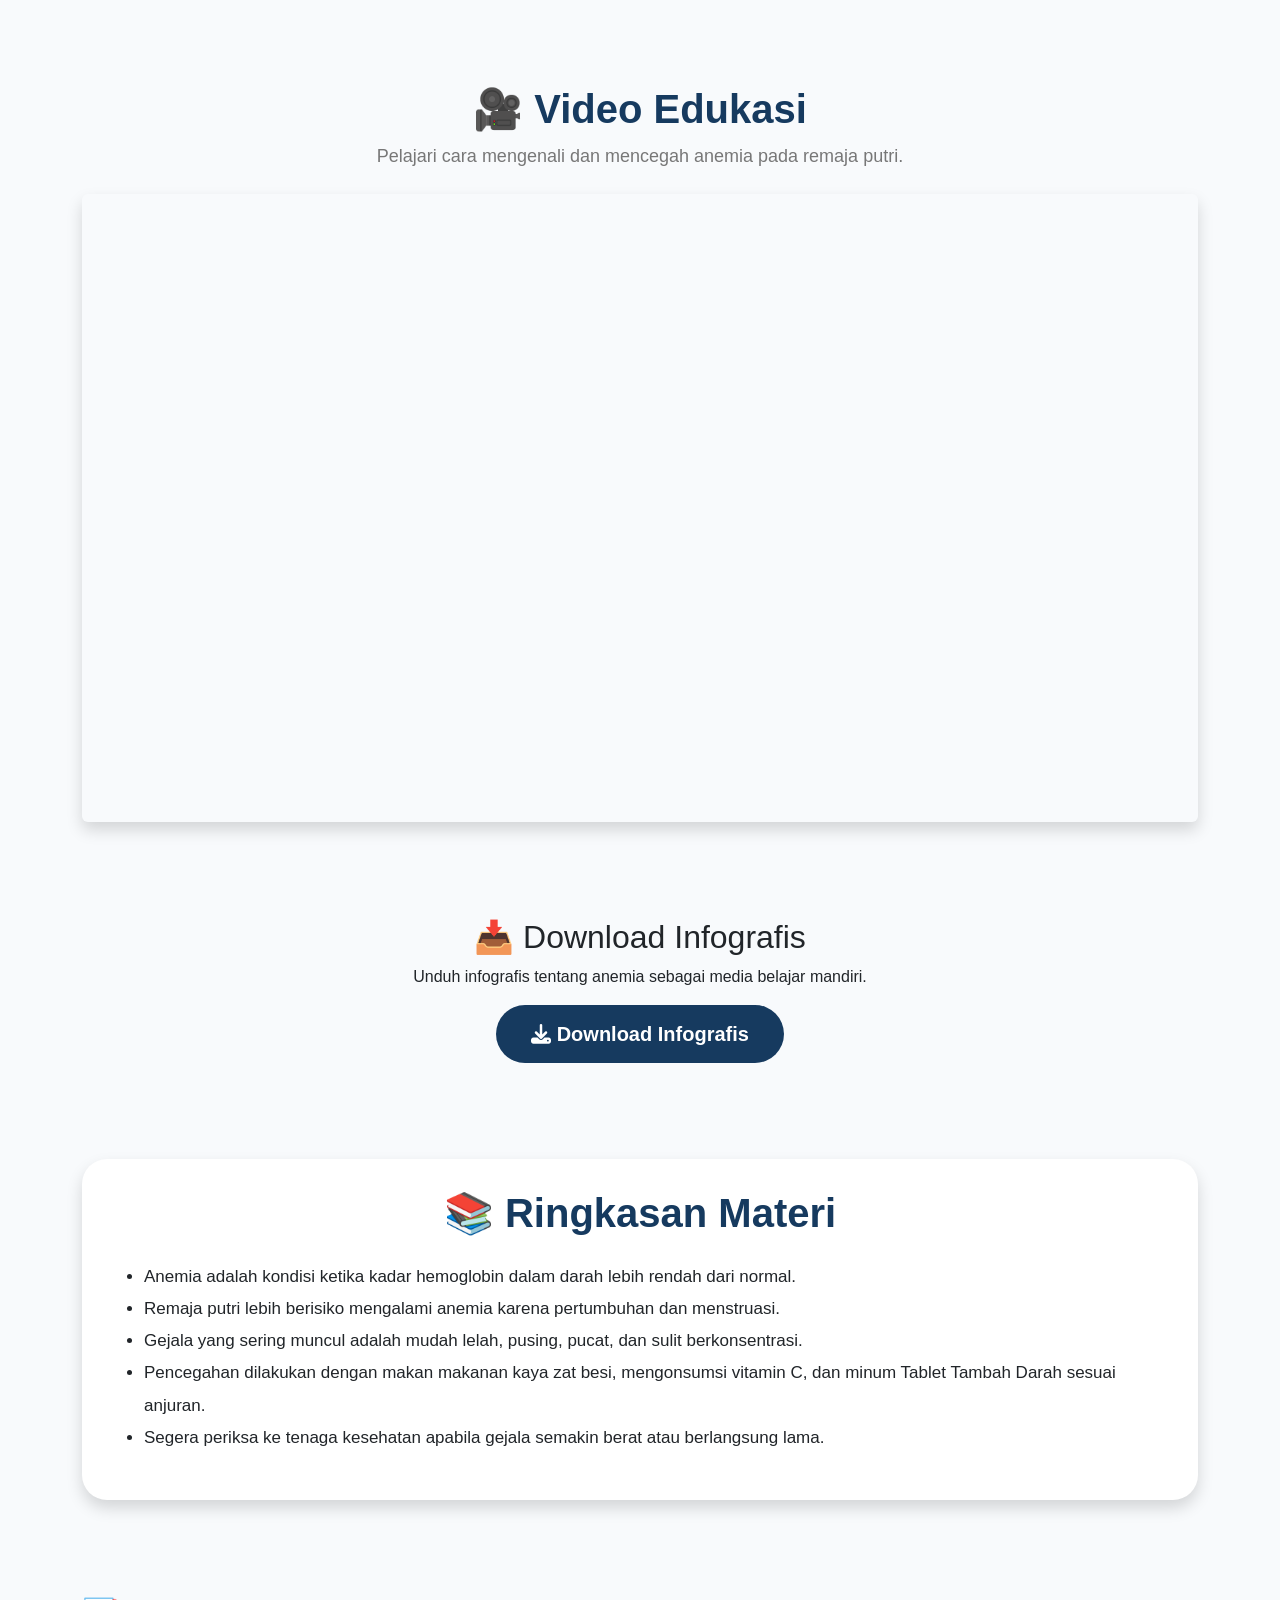
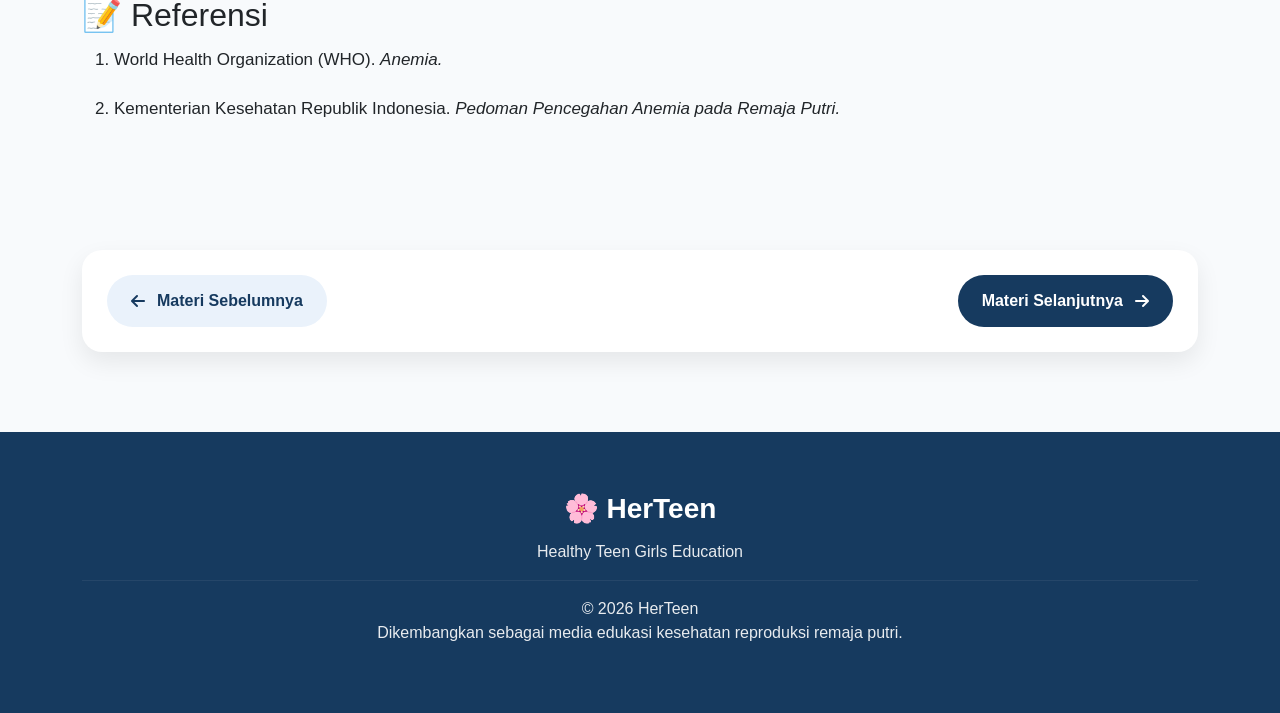
==== commit d29beebd: "Update anemia.html" ====
--- a/anemia.html
+++ b/anemia.html
@@ -757,7 +757,7 @@
 </p>
 
 <a
-href="assets/Infografis-Anemia.pdf"
+href="assets/infografis-anemia.pdf"
 download
 class="btn btn-primary btn-lg">
 
@@ -897,4 +897,4 @@
 
 </body>
 
-</html>+</html>
